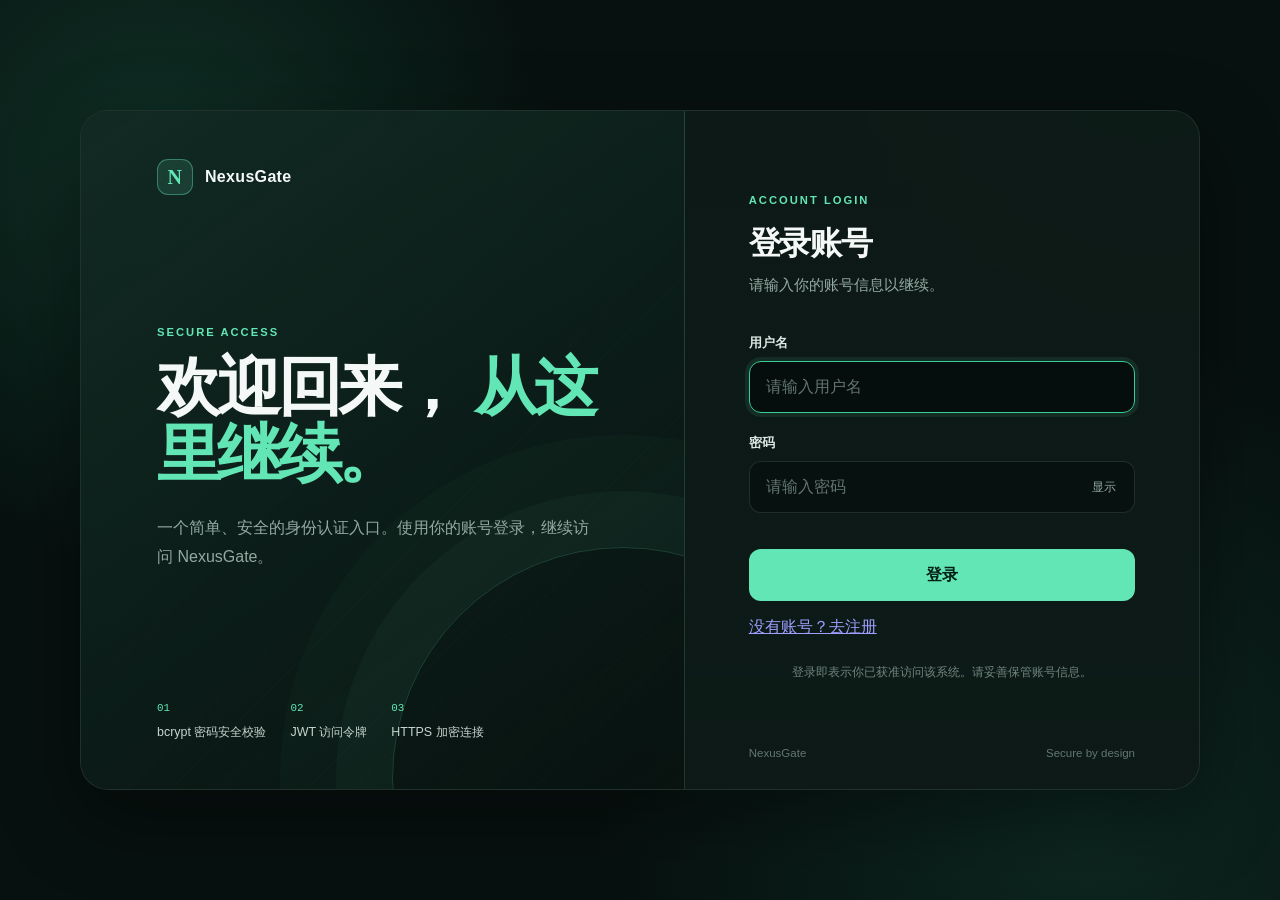
==== dashboard.html @ 367d8ccc "Add authenticated system dashboard" ====
<!doctype html>
<html lang="zh-CN">
  <head>
    <meta charset="UTF-8" />
    <meta name="viewport" content="width=device-width, initial-scale=1.0" />
    <meta
      name="description"
      content="NexusGate 服务与系统资源仪表盘"
    />
    <title>NexusGate | 仪表盘</title>
    <link rel="stylesheet" href="./styles.css" />
    <link rel="stylesheet" href="./dashboard.css" />
  </head>
  <body class="dashboard-page">
    <div class="dashboard-glow" aria-hidden="true"></div>

    <header class="dashboard-topbar">
      <div class="dashboard-topbar-inner">
        <a class="brand" href="./dashboard.html" aria-label="NexusGate 仪表盘">
          <span class="brand-mark" aria-hidden="true">N</span>
          <span>NexusGate</span>
        </a>

        <div class="dashboard-actions">
          <span class="connection-state" id="connection-state">
            <span class="connection-dot" aria-hidden="true"></span>
            <span id="connection-label">正在验证登录状态</span>
          </span>
          <button class="text-button" id="refresh-button" type="button">
            刷新
          </button>
          <button class="text-button logout-button" id="logout-button" type="button">
            退出登录
          </button>
        </div>
      </div>
    </header>

    <main class="dashboard-main">
      <section class="dashboard-hero" aria-labelledby="dashboard-title">
        <div>
          <p class="eyebrow">SYSTEM OVERVIEW</p>
          <h1 id="dashboard-title">
            欢迎回来，<span id="current-username">用户</span>
          </h1>
          <p class="dashboard-intro">
            G4 主机资源与 NexusGate 依赖服务实时概览。
          </p>
        </div>

        <div class="update-meta" aria-live="polite">
          <span>最近更新</span>
          <time id="last-updated">等待首次同步</time>
          <span class="sync-state" id="sync-state" hidden>
            正在同步数据
          </span>
        </div>
      </section>

      <div class="dashboard-error" id="dashboard-error" role="alert" hidden>
        <span class="error-mark" aria-hidden="true">!</span>
        <span id="dashboard-error-message">仪表盘数据加载失败。</span>
      </div>

      <section class="metric-grid" aria-label="系统资源">
        <article class="metric-card" id="cpu-card">
          <div class="metric-heading">
            <div>
              <p class="metric-label">CPU</p>
              <h2>处理器负载</h2>
            </div>
            <span class="metric-tag" id="cpu-cores">-- 核心</span>
          </div>
          <div class="metric-value-row">
            <strong id="cpu-value">--</strong><span>%</span>
          </div>
          <div
            class="metric-track"
            id="cpu-track"
            role="progressbar"
            aria-label="CPU 使用率"
            aria-valuemin="0"
            aria-valuemax="100"
          >
            <span class="metric-fill"></span>
          </div>
          <p class="metric-footnote">当前逻辑核心平均使用率</p>
        </article>

        <article class="metric-card" id="memory-card">
          <div class="metric-heading">
            <div>
              <p class="metric-label">MEMORY</p>
              <h2>内存占用</h2>
            </div>
            <span class="metric-tag" id="memory-total">--</span>
          </div>
          <div class="metric-value-row">
            <strong id="memory-value">--</strong><span>%</span>
          </div>
          <div
            class="metric-track"
            id="memory-track"
            role="progressbar"
            aria-label="内存使用率"
            aria-valuemin="0"
            aria-valuemax="100"
          >
            <span class="metric-fill"></span>
          </div>
          <dl class="metric-details">
            <div>
              <dt>已使用</dt>
              <dd id="memory-used">--</dd>
            </div>
            <div>
              <dt>可用</dt>
              <dd id="memory-available">--</dd>
            </div>
          </dl>
        </article>

        <article class="metric-card" id="disk-card">
          <div class="metric-heading">
            <div>
              <p class="metric-label">STORAGE</p>
              <h2>/data 磁盘</h2>
            </div>
            <span class="metric-tag" id="disk-total">--</span>
          </div>
          <div class="metric-value-row">
            <strong id="disk-value">--</strong><span>%</span>
          </div>
          <div
            class="metric-track"
            id="disk-track"
            role="progressbar"
            aria-label="磁盘使用率"
            aria-valuemin="0"
            aria-valuemax="100"
          >
            <span class="metric-fill"></span>
          </div>
          <dl class="metric-details">
            <div>
              <dt>已使用</dt>
              <dd id="disk-used">--</dd>
            </div>
            <div>
              <dt>剩余</dt>
              <dd id="disk-free">--</dd>
            </div>
          </dl>
        </article>

        <article class="metric-card uptime-card" id="uptime-card">
          <div class="metric-heading">
            <div>
              <p class="metric-label">UPTIME</p>
              <h2>系统运行时长</h2>
            </div>
            <span class="pulse-badge" aria-hidden="true"></span>
          </div>
          <strong class="uptime-value" id="uptime-value">--</strong>
          <p class="metric-footnote" id="boot-time">启动时间读取中</p>
        </article>
      </section>

      <section class="services-panel" aria-labelledby="services-title">
        <div class="services-heading">
          <div>
            <p class="eyebrow">SERVICE HEALTH</p>
            <h2 id="services-title">服务状态</h2>
            <p>API、数据库、消息队列与数据处理服务。</p>
          </div>
          <span class="service-summary" id="service-summary">等待检查</span>
        </div>

        <div class="services-grid" id="services-grid" aria-live="polite">
          <article class="service-card is-placeholder">
            <span class="skeleton-line"></span>
            <span class="skeleton-line short"></span>
            <span class="skeleton-line"></span>
          </article>
          <article class="service-card is-placeholder">
            <span class="skeleton-line"></span>
            <span class="skeleton-line short"></span>
            <span class="skeleton-line"></span>
          </article>
          <article class="service-card is-placeholder">
            <span class="skeleton-line"></span>
            <span class="skeleton-line short"></span>
            <span class="skeleton-line"></span>
          </article>
        </div>
      </section>
    </main>

    <footer class="dashboard-footer">
      <span>NexusGate control plane</span>
      <span>数据由 G4 主机实时采集</span>
    </footer>

    <script src="./config.js"></script>
    <script src="./dashboard.js"></script>
  </body>
</html>
---- styles.css ----
:root {
  color-scheme: dark;
  --bg: #07110f;
  --surface: #0d1a17;
  --surface-raised: #11231f;
  --border: rgba(194, 235, 220, 0.13);
  --text: #f4f8f6;
  --muted: #93a9a1;
  --accent: #63e6b5;
  --accent-strong: #38cc96;
  --accent-soft: rgba(99, 230, 181, 0.12);
  --error: #ff8f85;
  --error-soft: rgba(255, 113, 104, 0.12);
  --shadow: 0 28px 80px rgba(0, 0, 0, 0.38);
  font-family:
    "Segoe UI", "PingFang SC", "Hiragino Sans GB", "Microsoft YaHei",
    sans-serif;
}

* {
  box-sizing: border-box;
}

html {
  min-width: 320px;
  background: var(--bg);
}

body {
  min-height: 100vh;
  margin: 0;
  color: var(--text);
  background:
    radial-gradient(circle at 12% 18%, rgba(56, 204, 150, 0.16), transparent 30%),
    radial-gradient(circle at 85% 92%, rgba(36, 113, 93, 0.22), transparent 36%),
    var(--bg);
}

button,
input {
  font: inherit;
}

button {
  cursor: pointer;
}

.page-shell {
  display: grid;
  grid-template-columns: minmax(0, 1.08fr) minmax(420px, 0.92fr);
  width: min(1120px, calc(100% - 48px));
  min-height: 680px;
  margin: 0 auto;
  overflow: hidden;
  border: 1px solid var(--border);
  border-radius: 28px;
  background: rgba(9, 20, 17, 0.9);
  box-shadow: var(--shadow);
}

.intro-panel {
  position: relative;
  display: flex;
  flex-direction: column;
  justify-content: space-between;
  padding: 48px clamp(36px, 6vw, 76px);
  overflow: hidden;
  border-right: 1px solid var(--border);
  background:
    linear-gradient(145deg, rgba(18, 44, 37, 0.9), rgba(7, 17, 15, 0.55)),
    repeating-linear-gradient(
      135deg,
      transparent 0,
      transparent 31px,
      rgba(255, 255, 255, 0.018) 31px,
      rgba(255, 255, 255, 0.018) 32px
    );
}

.intro-panel::after {
  position: absolute;
  right: -170px;
  bottom: -220px;
  width: 460px;
  height: 460px;
  border: 1px solid rgba(99, 230, 181, 0.2);
  border-radius: 50%;
  box-shadow:
    0 0 0 56px rgba(99, 230, 181, 0.03),
    0 0 0 112px rgba(99, 230, 181, 0.025);
  content: "";
  pointer-events: none;
}

.brand {
  position: relative;
  z-index: 1;
  display: inline-flex;
  gap: 12px;
  align-items: center;
  width: fit-content;
  color: var(--text);
  font-size: 1rem;
  font-weight: 700;
  letter-spacing: 0.02em;
  text-decoration: none;
}

.brand-mark {
  display: grid;
  width: 36px;
  height: 36px;
  place-items: center;
  border: 1px solid rgba(99, 230, 181, 0.4);
  border-radius: 11px;
  color: var(--accent);
  background: var(--accent-soft);
  font-family: Georgia, serif;
  font-size: 1.25rem;
}

.intro-copy {
  position: relative;
  z-index: 1;
  max-width: 530px;
  margin: auto 0;
  padding: 56px 0;
}

.eyebrow {
  margin: 0 0 16px;
  color: var(--accent);
  font-size: 0.7rem;
  font-weight: 700;
  letter-spacing: 0.18em;
}

.intro-copy h1 {
  margin: 0;
  font-size: clamp(2.7rem, 5vw, 4.8rem);
  font-weight: 600;
  letter-spacing: -0.055em;
  line-height: 1.05;
}

.intro-copy h1 span {
  color: var(--accent);
}

.intro-text {
  max-width: 440px;
  margin: 26px 0 0;
  color: var(--muted);
  font-size: 1rem;
  line-height: 1.8;
}

.feature-list {
  position: relative;
  z-index: 1;
  display: flex;
  gap: 24px;
  padding: 0;
  margin: 0;
  list-style: none;
}

.feature-list li {
  display: flex;
  flex-direction: column;
  gap: 10px;
  color: #c6d4cf;
  font-size: 0.78rem;
}

.feature-icon {
  color: var(--accent);
  font-family: "Courier New", monospace;
  font-size: 0.68rem;
}

.login-panel {
  display: flex;
  flex-direction: column;
  justify-content: space-between;
  padding: 48px clamp(32px, 5vw, 64px) 30px;
  background:
    linear-gradient(rgba(13, 26, 23, 0.92), rgba(13, 26, 23, 0.98)),
    radial-gradient(circle at 90% 0, rgba(99, 230, 181, 0.08), transparent 35%);
}

.login-content {
  width: 100%;
  max-width: 390px;
  margin: auto;
}

.login-heading h2 {
  margin: 0;
  font-size: 2rem;
  font-weight: 600;
  letter-spacing: -0.04em;
}

.login-heading > p:last-child {
  margin: 10px 0 0;
  color: var(--muted);
  font-size: 0.92rem;
}

form {
  margin-top: 38px;
}

.field + .field {
  margin-top: 20px;
}

.field label {
  display: inline-block;
  margin-bottom: 9px;
  color: #dbe7e2;
  font-size: 0.84rem;
  font-weight: 600;
}

.field input {
  width: 100%;
  height: 52px;
  padding: 0 16px;
  border: 1px solid var(--border);
  border-radius: 12px;
  outline: none;
  color: var(--text);
  background: rgba(4, 12, 10, 0.55);
  transition:
    border-color 160ms ease,
    box-shadow 160ms ease,
    background 160ms ease;
}

.field input::placeholder {
  color: #62746e;
}

.field input:hover {
  border-color: rgba(194, 235, 220, 0.23);
}

.field input:focus {
  border-color: var(--accent-strong);
  background: rgba(4, 12, 10, 0.8);
  box-shadow: 0 0 0 4px rgba(99, 230, 181, 0.09);
}

.password-field {
  position: relative;
}

.password-field input {
  padding-right: 68px;
}

.password-toggle {
  position: absolute;
  top: 50%;
  right: 12px;
  padding: 6px 7px;
  border: 0;
  border-radius: 7px;
  color: var(--muted);
  background: transparent;
  font-size: 0.78rem;
  transform: translateY(-50%);
}

.password-toggle:hover,
.password-toggle:focus-visible {
  color: var(--accent);
  background: var(--accent-soft);
}

.form-message {
  min-height: 22px;
  margin: 10px 0 4px;
  color: var(--error);
  font-size: 0.82rem;
}

.submit-button {
  position: relative;
  display: grid;
  width: 100%;
  height: 52px;
  place-items: center;
  border: 0;
  border-radius: 12px;
  color: #052017;
  background: var(--accent);
  font-weight: 700;
  transition:
    background 160ms ease,
    transform 160ms ease,
    box-shadow 160ms ease;
}

.submit-button:hover:not(:disabled) {
  background: #7aedc3;
  box-shadow: 0 12px 30px rgba(56, 204, 150, 0.18);
  transform: translateY(-1px);
}

.submit-button:active:not(:disabled) {
  transform: translateY(0);
}

.submit-button:focus-visible {
  outline: 2px solid var(--text);
  outline-offset: 3px;
}

.submit-button:disabled {
  cursor: wait;
  opacity: 0.72;
}

.spinner {
  position: absolute;
  display: none;
  width: 18px;
  height: 18px;
  border: 2px solid rgba(5, 32, 23, 0.25);
  border-top-color: #052017;
  border-radius: 50%;
  animation: spin 650ms linear infinite;
}

.submit-button.is-loading .submit-label {
  visibility: hidden;
}

.submit-button.is-loading .spinner {
  display: block;
}

.security-note {
  margin: 24px 0 0;
  color: #70857e;
  font-size: 0.73rem;
  line-height: 1.65;
  text-align: center;
}

footer {
  display: flex;
  justify-content: space-between;
  padding-top: 30px;
  color: #637771;
  font-size: 0.72rem;
}

.toast {
  position: fixed;
  right: 24px;
  bottom: 24px;
  z-index: 10;
  display: flex;
  gap: 12px;
  align-items: center;
  min-width: min(360px, calc(100% - 32px));
  padding: 15px 18px;
  border: 1px solid var(--border);
  border-radius: 13px;
  color: var(--text);
  background: #14251f;
  box-shadow: 0 18px 60px rgba(0, 0, 0, 0.4);
  font-size: 0.9rem;
  opacity: 0;
  transform: translateY(12px);
  transition:
    opacity 180ms ease,
    transform 180ms ease;
}

.toast[hidden] {
  display: none;
}

.toast.is-visible {
  opacity: 1;
  transform: translateY(0);
}

.toast-indicator {
  width: 9px;
  height: 9px;
  flex: 0 0 auto;
  border-radius: 50%;
  background: var(--accent);
  box-shadow: 0 0 0 4px var(--accent-soft);
}

.toast.is-error .toast-indicator {
  background: var(--error);
  box-shadow: 0 0 0 4px var(--error-soft);
}

@keyframes spin {
  to {
    transform: rotate(360deg);
  }
}

@media (min-width: 900px) {
  body {
    display: grid;
    place-items: center;
    padding: 42px 0;
  }
}

@media (max-width: 899px) {
  .page-shell {
    grid-template-columns: 1fr;
    width: min(600px, calc(100% - 28px));
    min-height: auto;
    margin: 14px auto;
    border-radius: 22px;
  }

  .intro-panel {
    min-height: 280px;
    padding: 30px;
    border-right: 0;
    border-bottom: 1px solid var(--border);
  }

  .intro-copy {
    padding: 42px 0 34px;
  }

  .intro-copy h1 {
    font-size: clamp(2.2rem, 9vw, 3.2rem);
  }

  .intro-text {
    margin-top: 16px;
  }

  .feature-list {
    display: none;
  }

  .login-panel {
    min-height: 540px;
    padding: 42px 30px 24px;
  }
}

@media (max-width: 480px) {
  .page-shell {
    width: 100%;
    margin: 0;
    border: 0;
    border-radius: 0;
  }

  .intro-panel {
    min-height: 230px;
    padding: 24px;
  }

  .intro-copy {
    padding: 34px 0 16px;
  }

  .intro-copy h1 {
    font-size: 2.15rem;
  }

  .intro-text {
    display: none;
  }

  .login-panel {
    min-height: calc(100vh - 230px);
    padding: 36px 24px 22px;
  }

  .toast {
    right: 16px;
    bottom: 16px;
  }
}

@media (prefers-reduced-motion: reduce) {
  *,
  *::before,
  *::after {
    scroll-behavior: auto !important;
    transition-duration: 0.01ms !important;
    animation-duration: 0.01ms !important;
    animation-iteration-count: 1 !important;
  }
}
---- dashboard.css ----
body.dashboard-page {
  position: relative;
  display: block;
  min-height: 100vh;
  padding: 0;
  overflow-x: hidden;
  background:
    radial-gradient(circle at 12% 2%, rgba(56, 204, 150, 0.15), transparent 30%),
    radial-gradient(circle at 92% 32%, rgba(28, 105, 83, 0.16), transparent 34%),
    #07110f;
}

.dashboard-glow {
  position: fixed;
  inset: 0;
  z-index: -1;
  opacity: 0.22;
  background-image:
    linear-gradient(rgba(130, 190, 168, 0.08) 1px, transparent 1px),
    linear-gradient(90deg, rgba(130, 190, 168, 0.08) 1px, transparent 1px);
  background-size: 48px 48px;
  mask-image: linear-gradient(to bottom, black, transparent 82%);
  pointer-events: none;
}

.dashboard-topbar {
  position: sticky;
  top: 0;
  z-index: 20;
  border-bottom: 1px solid var(--border);
  background: rgba(7, 17, 15, 0.82);
  backdrop-filter: blur(18px);
}

.dashboard-topbar-inner {
  display: flex;
  justify-content: space-between;
  align-items: center;
  width: min(1240px, calc(100% - 48px));
  min-height: 76px;
  margin: 0 auto;
}

.dashboard-actions {
  display: flex;
  gap: 10px;
  align-items: center;
}

.connection-state {
  display: inline-flex;
  gap: 8px;
  align-items: center;
  margin-right: 8px;
  color: var(--muted);
  font-size: 0.76rem;
}

.connection-dot {
  width: 7px;
  height: 7px;
  border-radius: 50%;
  background: #d0aa53;
  box-shadow: 0 0 0 4px rgba(208, 170, 83, 0.1);
}

.connection-state.is-online .connection-dot {
  background: var(--accent);
  box-shadow: 0 0 0 4px var(--accent-soft);
}

.connection-state.is-offline .connection-dot {
  background: var(--error);
  box-shadow: 0 0 0 4px var(--error-soft);
}

.text-button {
  min-height: 36px;
  padding: 0 13px;
  border: 1px solid var(--border);
  border-radius: 9px;
  color: #cfe0da;
  background: rgba(17, 35, 31, 0.72);
  font-size: 0.76rem;
  transition:
    border-color 160ms ease,
    color 160ms ease,
    background 160ms ease;
}

.text-button:hover:not(:disabled),
.text-button:focus-visible {
  border-color: rgba(99, 230, 181, 0.45);
  color: var(--accent);
  background: var(--accent-soft);
}

.text-button:focus-visible {
  outline: 2px solid var(--accent);
  outline-offset: 2px;
}

.text-button:disabled {
  cursor: wait;
  opacity: 0.5;
}

.logout-button {
  color: #d4aaa5;
}

.dashboard-main {
  width: min(1240px, calc(100% - 48px));
  margin: 0 auto;
  padding: 64px 0 48px;
}

.dashboard-hero {
  display: flex;
  gap: 36px;
  justify-content: space-between;
  align-items: flex-end;
  margin-bottom: 34px;
}

.dashboard-hero h1 {
  margin: 0;
  font-size: clamp(2.3rem, 5vw, 4.4rem);
  font-weight: 600;
  letter-spacing: -0.055em;
  line-height: 1.06;
}

.dashboard-hero h1 span {
  color: var(--accent);
}

.dashboard-intro {
  margin: 16px 0 0;
  color: var(--muted);
  font-size: 0.94rem;
}

.update-meta {
  display: grid;
  gap: 5px;
  min-width: 190px;
  padding: 15px 18px;
  border: 1px solid var(--border);
  border-radius: 13px;
  color: #70857e;
  background: rgba(13, 26, 23, 0.55);
  font-size: 0.7rem;
  text-align: right;
}

.update-meta time {
  color: #b8cbc4;
  font-size: 0.82rem;
}

.sync-state {
  color: var(--accent);
}

.dashboard-error {
  display: flex;
  gap: 12px;
  align-items: center;
  padding: 14px 16px;
  margin-bottom: 22px;
  border: 1px solid rgba(255, 143, 133, 0.25);
  border-radius: 12px;
  color: #f2c1bc;
  background: var(--error-soft);
  font-size: 0.84rem;
}

.dashboard-error[hidden] {
  display: none;
}

.error-mark {
  display: grid;
  width: 22px;
  height: 22px;
  flex: 0 0 auto;
  place-items: center;
  border: 1px solid rgba(255, 143, 133, 0.4);
  border-radius: 50%;
  font-family: "Courier New", monospace;
  font-size: 0.72rem;
}

.metric-grid {
  display: grid;
  grid-template-columns: repeat(4, minmax(0, 1fr));
  gap: 16px;
}

.metric-card {
  min-height: 254px;
  padding: 24px;
  border: 1px solid var(--border);
  border-radius: 18px;
  background:
    radial-gradient(circle at 100% 0, rgba(99, 230, 181, 0.06), transparent 38%),
    rgba(13, 26, 23, 0.82);
  box-shadow: 0 22px 60px rgba(0, 0, 0, 0.12);
}

.metric-heading {
  display: flex;
  gap: 14px;
  justify-content: space-between;
  align-items: flex-start;
}

.metric-label {
  margin: 0 0 8px;
  color: var(--accent);
  font-family: "Courier New", monospace;
  font-size: 0.66rem;
  font-weight: 700;
  letter-spacing: 0.14em;
}

.metric-heading h2 {
  margin: 0;
  color: #dfeae5;
  font-size: 0.94rem;
  font-weight: 600;
}

.metric-tag {
  padding: 5px 8px;
  border: 1px solid var(--border);
  border-radius: 7px;
  color: #81968f;
  background: rgba(4, 12, 10, 0.32);
  font-family: "Courier New", monospace;
  font-size: 0.64rem;
  white-space: nowrap;
}

.metric-value-row {
  display: flex;
  gap: 5px;
  align-items: baseline;
  margin: 28px 0 13px;
}

.metric-value-row strong {
  color: var(--text);
  font-family: Georgia, "Times New Roman", serif;
  font-size: clamp(2.4rem, 4vw, 3.4rem);
  font-weight: 400;
  letter-spacing: -0.05em;
  line-height: 1;
}

.metric-value-row span {
  color: #7f968e;
  font-size: 0.76rem;
}

.metric-track {
  height: 5px;
  overflow: hidden;
  border-radius: 999px;
  background: rgba(147, 169, 161, 0.13);
}

.metric-fill {
  display: block;
  width: 0;
  height: 100%;
  border-radius: inherit;
  background: linear-gradient(90deg, var(--accent-strong), var(--accent));
  box-shadow: 0 0 18px rgba(99, 230, 181, 0.25);
  transition: width 500ms ease;
}

.metric-card.is-warning .metric-fill {
  background: linear-gradient(90deg, #cc9c42, #eac16b);
}

.metric-card.is-critical .metric-fill {
  background: linear-gradient(90deg, #d96157, #ff8f85);
}

.metric-footnote {
  margin: 13px 0 0;
  color: #70857e;
  font-size: 0.72rem;
  line-height: 1.55;
}

.metric-details {
  display: flex;
  gap: 24px;
  margin: 16px 0 0;
}

.metric-details div {
  display: grid;
  gap: 4px;
}

.metric-details dt {
  color: #70857e;
  font-size: 0.68rem;
}

.metric-details dd {
  margin: 0;
  color: #c4d4ce;
  font-family: "Courier New", monospace;
  font-size: 0.72rem;
}

.uptime-card {
  display: flex;
  flex-direction: column;
  background:
    linear-gradient(145deg, rgba(24, 54, 45, 0.74), rgba(10, 22, 18, 0.86)),
    rgba(13, 26, 23, 0.82);
}

.pulse-badge {
  width: 9px;
  height: 9px;
  margin-top: 5px;
  border-radius: 50%;
  background: var(--accent);
  box-shadow: 0 0 0 5px var(--accent-soft);
  animation: dashboard-pulse 2.4s ease-in-out infinite;
}

.uptime-value {
  margin: auto 0 9px;
  color: var(--accent);
  font-family: Georgia, "Times New Roman", serif;
  font-size: clamp(1.65rem, 2.7vw, 2.3rem);
  font-weight: 400;
  letter-spacing: -0.035em;
  line-height: 1.2;
}

.services-panel {
  margin-top: 22px;
  padding: 28px;
  border: 1px solid var(--border);
  border-radius: 20px;
  background: rgba(10, 21, 18, 0.76);
  box-shadow: var(--shadow);
}

.services-heading {
  display: flex;
  gap: 24px;
  justify-content: space-between;
  align-items: flex-start;
  margin-bottom: 22px;
}

.services-heading .eyebrow {
  margin-bottom: 9px;
}

.services-heading h2 {
  margin: 0;
  font-size: 1.45rem;
  font-weight: 600;
  letter-spacing: -0.03em;
}

.services-heading p:last-child {
  margin: 8px 0 0;
  color: var(--muted);
  font-size: 0.8rem;
}

.service-summary {
  padding: 7px 10px;
  border: 1px solid var(--border);
  border-radius: 8px;
  color: #9cb0a9;
  background: rgba(4, 12, 10, 0.34);
  font-family: "Courier New", monospace;
  font-size: 0.68rem;
  white-space: nowrap;
}

.services-grid {
  display: grid;
  grid-template-columns: repeat(3, minmax(0, 1fr));
  gap: 12px;
}

.service-card {
  min-height: 142px;
  padding: 18px;
  border: 1px solid var(--border);
  border-radius: 13px;
  background: rgba(17, 35, 31, 0.58);
}

.service-card-header {
  display: flex;
  gap: 12px;
  justify-content: space-between;
  align-items: flex-start;
}

.service-name {
  margin: 0;
  color: #e5efeb;
  font-size: 0.88rem;
  font-weight: 600;
}

.service-kind {
  margin: 4px 0 0;
  color: #668078;
  font-family: "Courier New", monospace;
  font-size: 0.62rem;
  text-transform: uppercase;
}

.service-badge {
  display: inline-flex;
  gap: 6px;
  align-items: center;
  padding: 5px 7px;
  border-radius: 6px;
  color: #bccbc6;
  background: rgba(147, 169, 161, 0.08);
  font-size: 0.64rem;
  white-space: nowrap;
}

.service-badge::before {
  width: 6px;
  height: 6px;
  border-radius: 50%;
  background: #82958f;
  content: "";
}

.service-card.is-online .service-badge {
  color: #a5eed4;
  background: var(--accent-soft);
}

.service-card.is-online .service-badge::before {
  background: var(--accent);
  box-shadow: 0 0 0 3px rgba(99, 230, 181, 0.1);
}

.service-card.is-offline .service-badge {
  color: #f3b1aa;
  background: var(--error-soft);
}

.service-card.is-offline .service-badge::before {
  background: var(--error);
}

.service-meta {
  display: flex;
  gap: 20px;
  margin-top: 24px;
}

.service-meta div {
  display: grid;
  gap: 4px;
}

.service-meta span {
  color: #647b73;
  font-size: 0.63rem;
}

.service-meta strong {
  color: #b8cac4;
  font-family: "Courier New", monospace;
  font-size: 0.7rem;
  font-weight: 400;
}

.service-detail {
  margin: 14px 0 0;
  color: #7c928a;
  font-size: 0.68rem;
  line-height: 1.5;
}

.service-card.is-placeholder {
  display: grid;
  align-content: center;
  gap: 11px;
}

.skeleton-line {
  display: block;
  height: 9px;
  border-radius: 99px;
  background: linear-gradient(
    90deg,
    rgba(147, 169, 161, 0.06),
    rgba(147, 169, 161, 0.14),
    rgba(147, 169, 161, 0.06)
  );
  background-size: 220% 100%;
  animation: skeleton-shift 1.5s ease infinite;
}

.skeleton-line.short {
  width: 58%;
}

.dashboard-footer {
  display: flex;
  justify-content: space-between;
  width: min(1240px, calc(100% - 48px));
  margin: 0 auto;
  padding: 0 0 28px;
  color: #526861;
  font-family: "Courier New", monospace;
  font-size: 0.62rem;
}

@keyframes dashboard-pulse {
  50% {
    box-shadow: 0 0 0 8px rgba(99, 230, 181, 0.03);
  }
}

@keyframes skeleton-shift {
  to {
    background-position: -220% 0;
  }
}

@media (max-width: 1100px) {
  .metric-grid {
    grid-template-columns: repeat(2, minmax(0, 1fr));
  }

  .services-grid {
    grid-template-columns: repeat(2, minmax(0, 1fr));
  }
}

@media (max-width: 720px) {
  .dashboard-topbar-inner,
  .dashboard-main,
  .dashboard-footer {
    width: min(100% - 28px, 600px);
  }

  .dashboard-topbar-inner {
    min-height: 68px;
  }

  .dashboard-actions {
    gap: 6px;
  }

  .connection-state {
    display: none;
  }

  .dashboard-main {
    padding-top: 42px;
  }

  .dashboard-hero {
    display: block;
  }

  .dashboard-hero h1 {
    font-size: clamp(2.2rem, 11vw, 3.2rem);
  }

  .update-meta {
    width: fit-content;
    min-width: 0;
    margin-top: 22px;
    text-align: left;
  }

  .metric-grid,
  .services-grid {
    grid-template-columns: 1fr;
  }

  .metric-card {
    min-height: 228px;
  }

  .services-panel {
    padding: 22px 18px;
  }

  .services-heading {
    display: block;
  }

  .service-summary {
    display: inline-block;
    margin-top: 16px;
  }

  .dashboard-footer {
    display: grid;
    gap: 7px;
  }
}

@media (max-width: 430px) {
  .brand > span:last-child {
    display: none;
  }

  .text-button {
    padding: 0 10px;
    font-size: 0.7rem;
  }

  .logout-button {
    width: 62px;
    overflow: hidden;
    white-space: nowrap;
  }
}
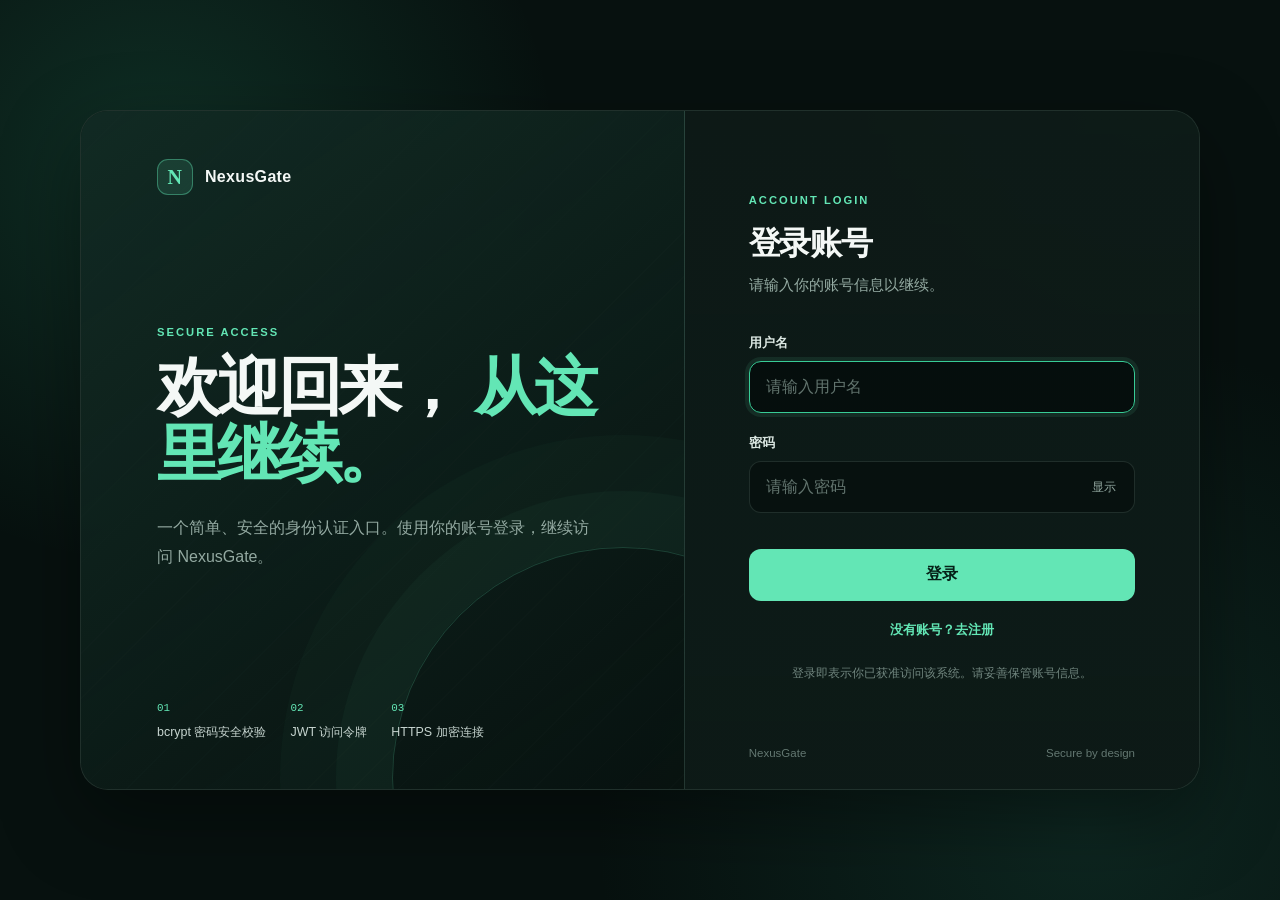
==== commit 95a6bd67: "Add Nginx and MHD-EES API uptime cards" ====
--- a/dashboard.html
+++ b/dashboard.html
@@ -9,7 +9,7 @@
     />
     <title>NexusGate | 仪表盘</title>
     <link rel="stylesheet" href="./styles.css" />
-    <link rel="stylesheet" href="./dashboard.css" />
+    <link rel="stylesheet" href="./dashboard.css?v=2" />
   </head>
   <body class="dashboard-page">
     <div class="dashboard-glow" aria-hidden="true"></div>
@@ -30,7 +30,7 @@
             刷新
           </button>
           <button class="text-button logout-button" id="logout-button" type="button">
-            退出登录
+            退出
           </button>
         </div>
       </div>
@@ -41,7 +41,7 @@
         <div>
           <p class="eyebrow">SYSTEM OVERVIEW</p>
           <h1 id="dashboard-title">
-            欢迎回来，<span id="current-username">用户</span>
+            NexusGate <span>连结之门</span>
           </h1>
           <p class="dashboard-intro">
             G4 主机资源与 NexusGate 依赖服务实时概览。
@@ -65,9 +65,17 @@
       <section class="metric-grid" aria-label="系统资源">
         <article class="metric-card" id="cpu-card">
           <div class="metric-heading">
-            <div>
-              <p class="metric-label">CPU</p>
-              <h2>处理器负载</h2>
+            <div class="metric-title">
+              <span class="metric-icon" aria-hidden="true">
+                <svg viewBox="0 0 24 24">
+                  <rect x="7" y="7" width="10" height="10" rx="2"></rect>
+                  <path d="M9 2v3M15 2v3M9 19v3M15 19v3M2 9h3M2 15h3M19 9h3M19 15h3"></path>
+                </svg>
+              </span>
+              <div>
+                <p class="metric-label">CPU</p>
+                <h2>处理器负载</h2>
+              </div>
             </div>
             <span class="metric-tag" id="cpu-cores">-- 核心</span>
           </div>
@@ -89,9 +97,17 @@
 
         <article class="metric-card" id="memory-card">
           <div class="metric-heading">
-            <div>
-              <p class="metric-label">MEMORY</p>
-              <h2>内存占用</h2>
+            <div class="metric-title">
+              <span class="metric-icon" aria-hidden="true">
+                <svg viewBox="0 0 24 24">
+                  <rect x="3" y="6" width="18" height="12" rx="2"></rect>
+                  <path d="M7 10v4M11 10v4M15 10v4M19 10v4M6 18v2M10 18v2M14 18v2M18 18v2"></path>
+                </svg>
+              </span>
+              <div>
+                <p class="metric-label">MEMORY</p>
+                <h2>内存占用</h2>
+              </div>
             </div>
             <span class="metric-tag" id="memory-total">--</span>
           </div>
@@ -120,44 +136,106 @@
           </dl>
         </article>
 
-        <article class="metric-card" id="disk-card">
+        <article class="metric-card storage-card" id="disk-card">
           <div class="metric-heading">
-            <div>
-              <p class="metric-label">STORAGE</p>
-              <h2>/data 磁盘</h2>
-            </div>
-            <span class="metric-tag" id="disk-total">--</span>
-          </div>
-          <div class="metric-value-row">
-            <strong id="disk-value">--</strong><span>%</span>
-          </div>
-          <div
-            class="metric-track"
-            id="disk-track"
-            role="progressbar"
-            aria-label="磁盘使用率"
-            aria-valuemin="0"
-            aria-valuemax="100"
-          >
-            <span class="metric-fill"></span>
-          </div>
-          <dl class="metric-details">
-            <div>
-              <dt>已使用</dt>
-              <dd id="disk-used">--</dd>
-            </div>
-            <div>
-              <dt>剩余</dt>
-              <dd id="disk-free">--</dd>
-            </div>
-          </dl>
+            <div class="metric-title">
+              <span class="metric-icon" aria-hidden="true">
+                <svg viewBox="0 0 24 24">
+                  <ellipse cx="12" cy="5" rx="8" ry="3"></ellipse>
+                  <path d="M4 5v6c0 1.7 3.6 3 8 3s8-1.3 8-3V5"></path>
+                  <path d="M4 11v6c0 1.7 3.6 3 8 3s8-1.3 8-3v-6"></path>
+                </svg>
+              </span>
+              <div>
+                <p class="metric-label">STORAGE</p>
+                <h2>存储空间</h2>
+              </div>
+            </div>
+            <span class="metric-tag">双盘监控</span>
+          </div>
+
+          <div class="storage-list">
+            <section class="storage-disk" aria-label="数据盘使用情况">
+              <div class="storage-disk-heading">
+                <div class="storage-disk-name">
+                  <strong id="disk-path">/data</strong>
+                  <span>数据盘</span>
+                </div>
+                <span class="storage-disk-total" id="disk-total">--</span>
+              </div>
+              <div class="storage-percent">
+                <strong id="disk-value">--</strong><span>%</span>
+              </div>
+              <div
+                class="metric-track"
+                id="disk-track"
+                role="progressbar"
+                aria-label="/data 磁盘使用率"
+                aria-valuemin="0"
+                aria-valuemax="100"
+              >
+                <span class="metric-fill"></span>
+              </div>
+              <dl class="storage-details">
+                <div>
+                  <dt>已用</dt>
+                  <dd id="disk-used">--</dd>
+                </div>
+                <div>
+                  <dt>可用</dt>
+                  <dd id="disk-free">--</dd>
+                </div>
+              </dl>
+            </section>
+
+            <section class="storage-disk" aria-label="系统盘使用情况">
+              <div class="storage-disk-heading">
+                <div class="storage-disk-name">
+                  <strong id="root-disk-path">/</strong>
+                  <span>系统盘</span>
+                </div>
+                <span class="storage-disk-total" id="root-disk-total">--</span>
+              </div>
+              <div class="storage-percent">
+                <strong id="root-disk-value">--</strong><span>%</span>
+              </div>
+              <div
+                class="metric-track"
+                id="root-disk-track"
+                role="progressbar"
+                aria-label="系统盘使用率"
+                aria-valuemin="0"
+                aria-valuemax="100"
+              >
+                <span class="metric-fill"></span>
+              </div>
+              <dl class="storage-details">
+                <div>
+                  <dt>已用</dt>
+                  <dd id="root-disk-used">--</dd>
+                </div>
+                <div>
+                  <dt>可用</dt>
+                  <dd id="root-disk-free">--</dd>
+                </div>
+              </dl>
+            </section>
+          </div>
         </article>
 
         <article class="metric-card uptime-card" id="uptime-card">
           <div class="metric-heading">
-            <div>
-              <p class="metric-label">UPTIME</p>
-              <h2>系统运行时长</h2>
+            <div class="metric-title">
+              <span class="metric-icon" aria-hidden="true">
+                <svg viewBox="0 0 24 24">
+                  <circle cx="12" cy="12" r="9"></circle>
+                  <path d="M12 7v5l3 2"></path>
+                </svg>
+              </span>
+              <div>
+                <p class="metric-label">UPTIME</p>
+                <h2>系统运行时长</h2>
+              </div>
             </div>
             <span class="pulse-badge" aria-hidden="true"></span>
           </div>
@@ -171,7 +249,7 @@
           <div>
             <p class="eyebrow">SERVICE HEALTH</p>
             <h2 id="services-title">服务状态</h2>
-            <p>API、数据库、消息队列与数据处理服务。</p>
+            <p>API、Nginx 网关、数据库、消息队列与数据处理服务的运行时长。</p>
           </div>
           <span class="service-summary" id="service-summary">等待检查</span>
         </div>
@@ -192,6 +270,40 @@
             <span class="skeleton-line short"></span>
             <span class="skeleton-line"></span>
           </article>
+        </div>
+      </section>
+
+      <section class="projects-panel" aria-labelledby="projects-title">
+        <div class="projects-heading">
+          <div>
+            <p class="eyebrow">PROJECT PORTFOLIO</p>
+            <h2 id="projects-title">项目模块</h2>
+            <p>当前纳入 NexusGate 控制台的项目。</p>
+          </div>
+          <span class="project-count">1 个项目</span>
+        </div>
+
+        <div class="projects-grid">
+          <a class="project-card" href="./mhdees.html">
+            <span class="project-icon" aria-hidden="true">
+              <svg viewBox="0 0 24 24">
+                <circle cx="12" cy="5" r="2.5"></circle>
+                <circle cx="5" cy="17" r="2.5"></circle>
+                <circle cx="19" cy="17" r="2.5"></circle>
+                <path d="m10.6 7.2-4.2 7.6M13.4 7.2l4.2 7.6M7.5 17h9"></path>
+              </svg>
+            </span>
+            <div class="project-copy">
+              <p class="project-kicker">MHD-EES</p>
+              <h3>多源异构数据效能评估体系</h3>
+            </div>
+            <span class="project-open">
+              <span>查看项目</span>
+              <svg viewBox="0 0 24 24" aria-hidden="true">
+                <path d="M5 12h14M14 6l6 6-6 6"></path>
+              </svg>
+            </span>
+          </a>
         </div>
       </section>
     </main>
@@ -202,6 +314,6 @@
     </footer>
 
     <script src="./config.js"></script>
-    <script src="./dashboard.js"></script>
+    <script src="./dashboard.js?v=2"></script>
   </body>
 </html>
--- a/styles.css
+++ b/styles.css
@@ -195,6 +195,59 @@
   margin: auto;
 }
 
+.register-shell {
+  grid-template-columns: minmax(0, 0.88fr) minmax(460px, 1.12fr);
+  min-height: 760px;
+}
+
+.register-shell .login-content {
+  max-width: 440px;
+}
+
+.register-form {
+  margin-top: 30px;
+}
+
+.code-request-row {
+  display: grid;
+  grid-template-columns: minmax(0, 1fr) 132px;
+  gap: 10px;
+}
+
+.code-request-row input {
+  min-width: 0;
+}
+
+.code-button {
+  height: 52px;
+  padding: 0 12px;
+  border: 1px solid rgba(99, 230, 181, 0.35);
+  border-radius: 12px;
+  color: var(--accent);
+  background: var(--accent-soft);
+  font-size: 0.8rem;
+  font-weight: 700;
+  transition:
+    border-color 160ms ease,
+    background 160ms ease;
+}
+
+.code-button:hover:not(:disabled),
+.code-button:focus-visible {
+  border-color: var(--accent);
+  background: rgba(99, 230, 181, 0.18);
+}
+
+.code-button:focus-visible {
+  outline: 2px solid var(--accent);
+  outline-offset: 2px;
+}
+
+.code-button:disabled {
+  cursor: wait;
+  opacity: 0.65;
+}
+
 .login-heading h2 {
   margin: 0;
   font-size: 2rem;
@@ -349,6 +402,25 @@
   font-size: 0.73rem;
   line-height: 1.65;
   text-align: center;
+}
+
+.auth-switch {
+  margin: 20px 0 0;
+  color: var(--muted);
+  font-size: 0.82rem;
+  text-align: center;
+}
+
+.auth-switch a {
+  color: var(--accent);
+  font-weight: 600;
+  text-decoration: none;
+}
+
+.auth-switch a:hover,
+.auth-switch a:focus-visible {
+  text-decoration: underline;
+  text-underline-offset: 3px;
 }
 
 footer {
@@ -428,6 +500,10 @@
     border-radius: 22px;
   }
 
+  .register-shell {
+    grid-template-columns: 1fr;
+  }
+
   .intro-panel {
     min-height: 280px;
     padding: 30px;
@@ -485,6 +561,16 @@
   .login-panel {
     min-height: calc(100vh - 230px);
     padding: 36px 24px 22px;
+  }
+
+  .code-request-row {
+    grid-template-columns: minmax(0, 1fr) 112px;
+    gap: 8px;
+  }
+
+  .code-button {
+    padding: 0 8px;
+    font-size: 0.72rem;
   }
 
   .toast {
--- a/dashboard.css
+++ b/dashboard.css
@@ -1,25 +1,29 @@
 body.dashboard-page {
+  --panel: rgba(12, 25, 21, 0.8);
+  --panel-strong: rgba(15, 31, 26, 0.94);
+  --panel-border: rgba(195, 235, 220, 0.12);
+  --panel-shadow: 0 24px 70px rgba(0, 0, 0, 0.2);
   position: relative;
   display: block;
   min-height: 100vh;
   padding: 0;
   overflow-x: hidden;
   background:
-    radial-gradient(circle at 12% 2%, rgba(56, 204, 150, 0.15), transparent 30%),
-    radial-gradient(circle at 92% 32%, rgba(28, 105, 83, 0.16), transparent 34%),
-    #07110f;
+    radial-gradient(circle at 8% -8%, rgba(60, 211, 158, 0.16), transparent 31rem),
+    radial-gradient(circle at 92% 34%, rgba(31, 112, 88, 0.12), transparent 30rem),
+    linear-gradient(180deg, #07120f 0%, #06100d 100%);
 }
 
 .dashboard-glow {
   position: fixed;
   inset: 0;
   z-index: -1;
-  opacity: 0.22;
+  opacity: 0.2;
   background-image:
-    linear-gradient(rgba(130, 190, 168, 0.08) 1px, transparent 1px),
-    linear-gradient(90deg, rgba(130, 190, 168, 0.08) 1px, transparent 1px);
-  background-size: 48px 48px;
-  mask-image: linear-gradient(to bottom, black, transparent 82%);
+    linear-gradient(rgba(147, 201, 179, 0.06) 1px, transparent 1px),
+    linear-gradient(90deg, rgba(147, 201, 179, 0.06) 1px, transparent 1px);
+  background-size: 56px 56px;
+  mask-image: linear-gradient(to bottom, #000 0%, transparent 78%);
   pointer-events: none;
 }
 
@@ -27,41 +31,55 @@
   position: sticky;
   top: 0;
   z-index: 20;
-  border-bottom: 1px solid var(--border);
-  background: rgba(7, 17, 15, 0.82);
-  backdrop-filter: blur(18px);
+  border-bottom: 1px solid rgba(194, 235, 220, 0.1);
+  background: rgba(6, 16, 13, 0.8);
+  backdrop-filter: blur(20px) saturate(130%);
 }
 
 .dashboard-topbar-inner {
   display: flex;
   justify-content: space-between;
   align-items: center;
-  width: min(1240px, calc(100% - 48px));
-  min-height: 76px;
+  width: min(1280px, calc(100% - 48px));
+  min-height: 72px;
   margin: 0 auto;
 }
 
+.dashboard-topbar .brand {
+  gap: 11px;
+}
+
+.dashboard-topbar .brand-mark {
+  width: 34px;
+  height: 34px;
+  border-radius: 10px;
+  box-shadow: inset 0 0 18px rgba(99, 230, 181, 0.05);
+}
+
 .dashboard-actions {
   display: flex;
-  gap: 10px;
+  gap: 8px;
   align-items: center;
 }
 
 .connection-state {
   display: inline-flex;
-  gap: 8px;
+  gap: 9px;
   align-items: center;
   margin-right: 8px;
-  color: var(--muted);
-  font-size: 0.76rem;
+  padding-right: 16px;
+  border-right: 1px solid rgba(194, 235, 220, 0.1);
+  color: #829890;
+  font-size: 0.74rem;
+  white-space: nowrap;
 }
 
 .connection-dot {
   width: 7px;
   height: 7px;
   border-radius: 50%;
-  background: #d0aa53;
-  box-shadow: 0 0 0 4px rgba(208, 170, 83, 0.1);
+  background: #d2aa55;
+  box-shadow: 0 0 0 4px rgba(210, 170, 85, 0.09);
 }
 
 .connection-state.is-online .connection-dot {
@@ -75,24 +93,30 @@
 }
 
 .text-button {
+  min-width: 60px;
   min-height: 36px;
   padding: 0 13px;
-  border: 1px solid var(--border);
+  border: 1px solid rgba(194, 235, 220, 0.12);
   border-radius: 9px;
-  color: #cfe0da;
-  background: rgba(17, 35, 31, 0.72);
-  font-size: 0.76rem;
+  color: #c3d3cd;
+  background: rgba(18, 38, 32, 0.58);
+  font-size: 0.74rem;
   transition:
     border-color 160ms ease,
     color 160ms ease,
-    background 160ms ease;
+    background 160ms ease,
+    transform 160ms ease;
 }
 
 .text-button:hover:not(:disabled),
 .text-button:focus-visible {
-  border-color: rgba(99, 230, 181, 0.45);
+  border-color: rgba(99, 230, 181, 0.38);
   color: var(--accent);
-  background: var(--accent-soft);
+  background: rgba(99, 230, 181, 0.08);
+}
+
+.text-button:active:not(:disabled) {
+  transform: translateY(1px);
 }
 
 .text-button:focus-visible {
@@ -102,33 +126,78 @@
 
 .text-button:disabled {
   cursor: wait;
-  opacity: 0.5;
+  opacity: 0.48;
 }
 
 .logout-button {
-  color: #d4aaa5;
+  color: #cda8a4;
 }
 
 .dashboard-main {
-  width: min(1240px, calc(100% - 48px));
+  width: min(1280px, calc(100% - 48px));
   margin: 0 auto;
-  padding: 64px 0 48px;
+  padding: 38px 0 54px;
 }
 
 .dashboard-hero {
-  display: flex;
+  position: relative;
+  display: grid;
+  grid-template-columns: minmax(0, 1fr) auto;
   gap: 36px;
-  justify-content: space-between;
-  align-items: flex-end;
-  margin-bottom: 34px;
+  align-items: end;
+  min-height: 214px;
+  margin-bottom: 18px;
+  padding: 34px 38px;
+  overflow: hidden;
+  border: 1px solid var(--panel-border);
+  border-radius: 24px;
+  background:
+    linear-gradient(125deg, rgba(24, 57, 47, 0.74), rgba(9, 21, 17, 0.86) 58%),
+    var(--panel);
+  box-shadow: var(--panel-shadow);
+}
+
+.dashboard-hero::before {
+  position: absolute;
+  top: 0;
+  left: 38px;
+  width: 92px;
+  height: 1px;
+  background: linear-gradient(90deg, var(--accent), transparent);
+  content: "";
+}
+
+.dashboard-hero::after {
+  position: absolute;
+  right: -130px;
+  bottom: -225px;
+  width: 440px;
+  height: 440px;
+  border: 1px solid rgba(99, 230, 181, 0.12);
+  border-radius: 50%;
+  box-shadow:
+    0 0 0 54px rgba(99, 230, 181, 0.018),
+    0 0 0 108px rgba(99, 230, 181, 0.012);
+  content: "";
+  pointer-events: none;
+}
+
+.dashboard-hero > * {
+  position: relative;
+  z-index: 1;
+}
+
+.dashboard-hero .eyebrow {
+  margin-bottom: 13px;
 }
 
 .dashboard-hero h1 {
+  max-width: 850px;
   margin: 0;
-  font-size: clamp(2.3rem, 5vw, 4.4rem);
+  font-size: clamp(2.2rem, 4vw, 3.65rem);
   font-weight: 600;
-  letter-spacing: -0.055em;
-  line-height: 1.06;
+  letter-spacing: -0.052em;
+  line-height: 1.08;
 }
 
 .dashboard-hero h1 span {
@@ -136,27 +205,29 @@
 }
 
 .dashboard-intro {
-  margin: 16px 0 0;
-  color: var(--muted);
-  font-size: 0.94rem;
+  margin: 14px 0 0;
+  color: #8ca199;
+  font-size: 0.88rem;
+  line-height: 1.65;
 }
 
 .update-meta {
   display: grid;
+  grid-template-columns: 1fr;
   gap: 5px;
-  min-width: 190px;
-  padding: 15px 18px;
-  border: 1px solid var(--border);
-  border-radius: 13px;
-  color: #70857e;
-  background: rgba(13, 26, 23, 0.55);
-  font-size: 0.7rem;
+  justify-items: end;
+  min-width: 180px;
+  padding: 0 2px 3px 24px;
+  border-left: 1px solid rgba(194, 235, 220, 0.1);
+  color: #627970;
+  font-size: 0.66rem;
   text-align: right;
 }
 
 .update-meta time {
-  color: #b8cbc4;
-  font-size: 0.82rem;
+  color: #b7c9c3;
+  font-family: "Courier New", monospace;
+  font-size: 0.76rem;
 }
 
 .sync-state {
@@ -165,15 +236,15 @@
 
 .dashboard-error {
   display: flex;
-  gap: 12px;
+  gap: 11px;
   align-items: center;
-  padding: 14px 16px;
-  margin-bottom: 22px;
-  border: 1px solid rgba(255, 143, 133, 0.25);
+  padding: 13px 15px;
+  margin-bottom: 18px;
+  border: 1px solid rgba(255, 143, 133, 0.24);
   border-radius: 12px;
-  color: #f2c1bc;
-  background: var(--error-soft);
-  font-size: 0.84rem;
+  color: #efc2bd;
+  background: rgba(255, 113, 104, 0.08);
+  font-size: 0.8rem;
 }
 
 .dashboard-error[hidden] {
@@ -182,64 +253,133 @@
 
 .error-mark {
   display: grid;
-  width: 22px;
-  height: 22px;
+  width: 21px;
+  height: 21px;
   flex: 0 0 auto;
   place-items: center;
-  border: 1px solid rgba(255, 143, 133, 0.4);
+  border: 1px solid rgba(255, 143, 133, 0.36);
   border-radius: 50%;
   font-family: "Courier New", monospace;
-  font-size: 0.72rem;
+  font-size: 0.68rem;
 }
 
 .metric-grid {
   display: grid;
   grid-template-columns: repeat(4, minmax(0, 1fr));
-  gap: 16px;
+  gap: 14px;
 }
 
 .metric-card {
-  min-height: 254px;
-  padding: 24px;
-  border: 1px solid var(--border);
-  border-radius: 18px;
+  --metric-color: var(--accent);
+  --metric-glow: rgba(99, 230, 181, 0.1);
+  position: relative;
+  display: flex;
+  flex-direction: column;
+  min-height: 252px;
+  padding: 22px;
+  overflow: hidden;
+  border: 1px solid var(--panel-border);
+  border-radius: 17px;
   background:
-    radial-gradient(circle at 100% 0, rgba(99, 230, 181, 0.06), transparent 38%),
-    rgba(13, 26, 23, 0.82);
-  box-shadow: 0 22px 60px rgba(0, 0, 0, 0.12);
+    radial-gradient(circle at 100% 0, var(--metric-glow), transparent 43%),
+    linear-gradient(155deg, rgba(17, 35, 30, 0.9), rgba(9, 20, 16, 0.88));
+  box-shadow: 0 16px 45px rgba(0, 0, 0, 0.13);
+  transition:
+    border-color 180ms ease,
+    box-shadow 180ms ease,
+    transform 180ms ease;
+}
+
+.metric-card::before {
+  position: absolute;
+  top: 0;
+  left: 20px;
+  width: 36px;
+  height: 1px;
+  background: linear-gradient(90deg, var(--metric-color), transparent);
+  content: "";
+  opacity: 0.8;
+}
+
+#memory-card {
+  --metric-color: #75c8eb;
+  --metric-glow: rgba(88, 178, 221, 0.1);
+}
+
+#disk-card {
+  --metric-color: #dfba6c;
+  --metric-glow: rgba(215, 176, 94, 0.1);
+}
+
+#uptime-card {
+  --metric-color: #87dfc0;
+  --metric-glow: rgba(88, 205, 165, 0.09);
 }
 
 .metric-heading {
   display: flex;
-  gap: 14px;
+  gap: 12px;
   justify-content: space-between;
-  align-items: flex-start;
+  align-items: center;
+}
+
+.metric-title {
+  display: flex;
+  gap: 11px;
+  align-items: center;
+  min-width: 0;
+}
+
+.metric-icon {
+  display: grid;
+  width: 34px;
+  height: 34px;
+  flex: 0 0 auto;
+  place-items: center;
+  border: 1px solid color-mix(in srgb, var(--metric-color) 24%, transparent);
+  border-radius: 9px;
+  color: var(--metric-color);
+  background: color-mix(in srgb, var(--metric-color) 7%, transparent);
+}
+
+.metric-icon svg {
+  width: 17px;
+  height: 17px;
+  fill: none;
+  stroke: currentColor;
+  stroke-linecap: round;
+  stroke-linejoin: round;
+  stroke-width: 1.5;
 }
 
 .metric-label {
-  margin: 0 0 8px;
-  color: var(--accent);
-  font-family: "Courier New", monospace;
-  font-size: 0.66rem;
+  margin: 0 0 4px;
+  color: var(--metric-color);
+  font-family: "Courier New", monospace;
+  font-size: 0.6rem;
   font-weight: 700;
-  letter-spacing: 0.14em;
+  letter-spacing: 0.12em;
 }
 
 .metric-heading h2 {
   margin: 0;
-  color: #dfeae5;
-  font-size: 0.94rem;
+  color: #dbe8e3;
+  font-size: 0.86rem;
   font-weight: 600;
+  white-space: nowrap;
 }
 
 .metric-tag {
-  padding: 5px 8px;
-  border: 1px solid var(--border);
-  border-radius: 7px;
-  color: #81968f;
-  background: rgba(4, 12, 10, 0.32);
-  font-family: "Courier New", monospace;
-  font-size: 0.64rem;
+  max-width: 88px;
+  padding: 5px 7px;
+  overflow: hidden;
+  border: 1px solid rgba(194, 235, 220, 0.09);
+  border-radius: 6px;
+  color: #7e938b;
+  background: rgba(3, 11, 8, 0.3);
+  font-family: "Courier New", monospace;
+  font-size: 0.6rem;
+  text-overflow: ellipsis;
   white-space: nowrap;
 }
 
@@ -247,28 +387,28 @@
   display: flex;
   gap: 5px;
   align-items: baseline;
-  margin: 28px 0 13px;
+  margin: 27px 0 12px;
 }
 
 .metric-value-row strong {
-  color: var(--text);
+  color: #f3f7f5;
   font-family: Georgia, "Times New Roman", serif;
-  font-size: clamp(2.4rem, 4vw, 3.4rem);
+  font-size: clamp(2.6rem, 3.8vw, 3.35rem);
   font-weight: 400;
-  letter-spacing: -0.05em;
-  line-height: 1;
+  letter-spacing: -0.055em;
+  line-height: 0.95;
 }
 
 .metric-value-row span {
-  color: #7f968e;
-  font-size: 0.76rem;
+  color: #71877f;
+  font-size: 0.72rem;
 }
 
 .metric-track {
-  height: 5px;
+  height: 4px;
   overflow: hidden;
   border-radius: 999px;
-  background: rgba(147, 169, 161, 0.13);
+  background: rgba(151, 178, 167, 0.11);
 }
 
 .metric-fill {
@@ -276,30 +416,31 @@
   width: 0;
   height: 100%;
   border-radius: inherit;
-  background: linear-gradient(90deg, var(--accent-strong), var(--accent));
-  box-shadow: 0 0 18px rgba(99, 230, 181, 0.25);
-  transition: width 500ms ease;
+  background: linear-gradient(90deg, var(--metric-color), #a4f2d8);
+  box-shadow: 0 0 14px color-mix(in srgb, var(--metric-color) 22%, transparent);
+  transition: width 480ms ease;
 }
 
 .metric-card.is-warning .metric-fill {
-  background: linear-gradient(90deg, #cc9c42, #eac16b);
+  background: linear-gradient(90deg, #ca9b43, #edc874);
 }
 
 .metric-card.is-critical .metric-fill {
-  background: linear-gradient(90deg, #d96157, #ff8f85);
+  background: linear-gradient(90deg, #d95e54, #ff9188);
 }
 
 .metric-footnote {
-  margin: 13px 0 0;
-  color: #70857e;
-  font-size: 0.72rem;
+  margin: 12px 0 0;
+  color: #71877f;
+  font-size: 0.68rem;
   line-height: 1.55;
 }
 
 .metric-details {
   display: flex;
-  gap: 24px;
-  margin: 16px 0 0;
+  gap: 26px;
+  margin: auto 0 0;
+  padding-top: 15px;
 }
 
 .metric-details div {
@@ -308,107 +449,247 @@
 }
 
 .metric-details dt {
-  color: #70857e;
-  font-size: 0.68rem;
+  color: #657b73;
+  font-size: 0.64rem;
 }
 
 .metric-details dd {
   margin: 0;
-  color: #c4d4ce;
+  color: #b9cbc5;
+  font-family: "Courier New", monospace;
+  font-size: 0.69rem;
+}
+
+.storage-list {
+  display: grid;
+  gap: 13px;
+  margin-top: 17px;
+}
+
+.storage-disk + .storage-disk {
+  padding-top: 13px;
+  border-top: 1px solid rgba(194, 235, 220, 0.08);
+}
+
+.storage-disk-heading {
+  display: flex;
+  gap: 12px;
+  justify-content: space-between;
+  align-items: center;
+}
+
+.storage-disk-name {
+  display: flex;
+  gap: 7px;
+  align-items: baseline;
+  min-width: 0;
+}
+
+.storage-disk-name strong {
+  overflow: hidden;
+  color: #d9e5e1;
   font-family: "Courier New", monospace;
   font-size: 0.72rem;
+  font-weight: 400;
+  text-overflow: ellipsis;
+  white-space: nowrap;
+}
+
+.storage-disk-name span {
+  color: #677d75;
+  font-size: 0.59rem;
+  white-space: nowrap;
+}
+
+.storage-disk-total {
+  overflow: hidden;
+  color: #758a82;
+  font-family: "Courier New", monospace;
+  font-size: 0.59rem;
+  text-overflow: ellipsis;
+  white-space: nowrap;
+}
+
+.storage-percent {
+  display: flex;
+  gap: 4px;
+  align-items: baseline;
+  margin: 7px 0 7px;
+}
+
+.storage-percent strong {
+  color: #edf3f0;
+  font-family: Georgia, "Times New Roman", serif;
+  font-size: 1.55rem;
+  font-weight: 400;
+  letter-spacing: -0.04em;
+  line-height: 1;
+}
+
+.storage-percent span {
+  color: #70867e;
+  font-size: 0.6rem;
+}
+
+.storage-details {
+  display: flex;
+  gap: 22px;
+  margin: 8px 0 0;
+}
+
+.storage-details div {
+  display: flex;
+  gap: 5px;
+  align-items: baseline;
+}
+
+.storage-details dt {
+  color: #61776f;
+  font-size: 0.58rem;
+}
+
+.storage-details dd {
+  margin: 0;
+  color: #b5c7c1;
+  font-family: "Courier New", monospace;
+  font-size: 0.62rem;
 }
 
 .uptime-card {
-  display: flex;
-  flex-direction: column;
   background:
-    linear-gradient(145deg, rgba(24, 54, 45, 0.74), rgba(10, 22, 18, 0.86)),
-    rgba(13, 26, 23, 0.82);
+    radial-gradient(circle at 92% 18%, rgba(99, 230, 181, 0.1), transparent 45%),
+    linear-gradient(150deg, rgba(25, 58, 47, 0.82), rgba(8, 20, 16, 0.92));
 }
 
 .pulse-badge {
-  width: 9px;
-  height: 9px;
-  margin-top: 5px;
+  width: 8px;
+  height: 8px;
+  flex: 0 0 auto;
   border-radius: 50%;
   background: var(--accent);
   box-shadow: 0 0 0 5px var(--accent-soft);
-  animation: dashboard-pulse 2.4s ease-in-out infinite;
+  animation: dashboard-pulse 2.6s ease-in-out infinite;
 }
 
 .uptime-value {
-  margin: auto 0 9px;
-  color: var(--accent);
+  margin: auto 0 8px;
+  color: #b6f2db;
   font-family: Georgia, "Times New Roman", serif;
-  font-size: clamp(1.65rem, 2.7vw, 2.3rem);
+  font-size: clamp(1.7rem, 2.8vw, 2.25rem);
   font-weight: 400;
-  letter-spacing: -0.035em;
-  line-height: 1.2;
+  letter-spacing: -0.04em;
+  line-height: 1.15;
+}
+
+.uptime-card .metric-footnote {
+  margin-top: 0;
 }
 
 .services-panel {
-  margin-top: 22px;
+  position: relative;
+  margin-top: 18px;
   padding: 28px;
-  border: 1px solid var(--border);
+  border: 1px solid var(--panel-border);
   border-radius: 20px;
-  background: rgba(10, 21, 18, 0.76);
-  box-shadow: var(--shadow);
+  background:
+    radial-gradient(circle at 0 0, rgba(73, 153, 124, 0.07), transparent 26rem),
+    var(--panel);
+  box-shadow: var(--panel-shadow);
+}
+
+.services-panel::before {
+  position: absolute;
+  top: 0;
+  left: 28px;
+  width: 58px;
+  height: 1px;
+  background: linear-gradient(90deg, var(--accent), transparent);
+  content: "";
+  opacity: 0.7;
 }
 
 .services-heading {
   display: flex;
   gap: 24px;
   justify-content: space-between;
-  align-items: flex-start;
-  margin-bottom: 22px;
+  align-items: flex-end;
+  margin-bottom: 21px;
 }
 
 .services-heading .eyebrow {
-  margin-bottom: 9px;
+  margin-bottom: 8px;
 }
 
 .services-heading h2 {
   margin: 0;
-  font-size: 1.45rem;
+  color: #eef5f2;
+  font-size: 1.34rem;
   font-weight: 600;
   letter-spacing: -0.03em;
 }
 
 .services-heading p:last-child {
-  margin: 8px 0 0;
-  color: var(--muted);
-  font-size: 0.8rem;
+  margin: 7px 0 0;
+  color: #778d85;
+  font-size: 0.76rem;
 }
 
 .service-summary {
   padding: 7px 10px;
-  border: 1px solid var(--border);
-  border-radius: 8px;
-  color: #9cb0a9;
-  background: rgba(4, 12, 10, 0.34);
-  font-family: "Courier New", monospace;
-  font-size: 0.68rem;
+  border: 1px solid rgba(99, 230, 181, 0.14);
+  border-radius: 7px;
+  color: #99d8c1;
+  background: rgba(99, 230, 181, 0.055);
+  font-family: "Courier New", monospace;
+  font-size: 0.64rem;
   white-space: nowrap;
 }
 
 .services-grid {
   display: grid;
   grid-template-columns: repeat(3, minmax(0, 1fr));
-  gap: 12px;
+  gap: 11px;
 }
 
 .service-card {
-  min-height: 142px;
-  padding: 18px;
-  border: 1px solid var(--border);
+  position: relative;
+  min-height: 148px;
+  padding: 17px 17px 16px;
+  overflow: hidden;
+  border: 1px solid rgba(194, 235, 220, 0.09);
   border-radius: 13px;
-  background: rgba(17, 35, 31, 0.58);
+  background: rgba(18, 37, 31, 0.64);
+  transition:
+    border-color 160ms ease,
+    background 160ms ease;
+}
+
+.service-card::before {
+  position: absolute;
+  top: 17px;
+  bottom: 17px;
+  left: 0;
+  width: 2px;
+  border-radius: 0 2px 2px 0;
+  background: #61756d;
+  content: "";
+  opacity: 0.28;
+}
+
+.service-card.is-online::before {
+  background: var(--accent);
+  opacity: 0.72;
+  box-shadow: 0 0 14px rgba(99, 230, 181, 0.18);
+}
+
+.service-card.is-offline::before {
+  background: var(--error);
+  opacity: 0.72;
 }
 
 .service-card-header {
   display: flex;
-  gap: 12px;
+  gap: 10px;
   justify-content: space-between;
   align-items: flex-start;
 }
@@ -416,15 +697,16 @@
 .service-name {
   margin: 0;
   color: #e5efeb;
-  font-size: 0.88rem;
+  font-size: 0.84rem;
   font-weight: 600;
 }
 
 .service-kind {
-  margin: 4px 0 0;
-  color: #668078;
-  font-family: "Courier New", monospace;
-  font-size: 0.62rem;
+  margin: 5px 0 0;
+  color: #647b72;
+  font-family: "Courier New", monospace;
+  font-size: 0.58rem;
+  letter-spacing: 0.08em;
   text-transform: uppercase;
 }
 
@@ -434,32 +716,33 @@
   align-items: center;
   padding: 5px 7px;
   border-radius: 6px;
-  color: #bccbc6;
-  background: rgba(147, 169, 161, 0.08);
-  font-size: 0.64rem;
+  color: #a6b8b1;
+  background: rgba(147, 169, 161, 0.07);
+  font-size: 0.6rem;
   white-space: nowrap;
 }
 
 .service-badge::before {
-  width: 6px;
-  height: 6px;
+  width: 5px;
+  height: 5px;
+  flex: 0 0 auto;
   border-radius: 50%;
   background: #82958f;
   content: "";
 }
 
 .service-card.is-online .service-badge {
-  color: #a5eed4;
-  background: var(--accent-soft);
+  color: #9de6cd;
+  background: rgba(99, 230, 181, 0.08);
 }
 
 .service-card.is-online .service-badge::before {
   background: var(--accent);
-  box-shadow: 0 0 0 3px rgba(99, 230, 181, 0.1);
+  box-shadow: 0 0 0 3px rgba(99, 230, 181, 0.08);
 }
 
 .service-card.is-offline .service-badge {
-  color: #f3b1aa;
+  color: #efb2ac;
   background: var(--error-soft);
 }
 
@@ -469,31 +752,35 @@
 
 .service-meta {
   display: flex;
-  gap: 20px;
-  margin-top: 24px;
+  gap: 30px;
+  margin-top: 23px;
 }
 
 .service-meta div {
   display: grid;
   gap: 4px;
+  min-width: 0;
 }
 
 .service-meta span {
-  color: #647b73;
-  font-size: 0.63rem;
+  color: #60766e;
+  font-size: 0.59rem;
 }
 
 .service-meta strong {
-  color: #b8cac4;
-  font-family: "Courier New", monospace;
-  font-size: 0.7rem;
+  overflow: hidden;
+  color: #b4c6c0;
+  font-family: "Courier New", monospace;
+  font-size: 0.65rem;
   font-weight: 400;
+  text-overflow: ellipsis;
+  white-space: nowrap;
 }
 
 .service-detail {
-  margin: 14px 0 0;
-  color: #7c928a;
-  font-size: 0.68rem;
+  margin: 12px 0 0;
+  color: #788d85;
+  font-size: 0.64rem;
   line-height: 1.5;
 }
 
@@ -505,13 +792,13 @@
 
 .skeleton-line {
   display: block;
-  height: 9px;
+  height: 8px;
   border-radius: 99px;
   background: linear-gradient(
     90deg,
-    rgba(147, 169, 161, 0.06),
-    rgba(147, 169, 161, 0.14),
-    rgba(147, 169, 161, 0.06)
+    rgba(147, 169, 161, 0.055),
+    rgba(147, 169, 161, 0.13),
+    rgba(147, 169, 161, 0.055)
   );
   background-size: 220% 100%;
   animation: skeleton-shift 1.5s ease infinite;
@@ -521,20 +808,213 @@
   width: 58%;
 }
 
+.projects-panel {
+  position: relative;
+  margin-top: 18px;
+  padding: 28px;
+  overflow: hidden;
+  border: 1px solid var(--panel-border);
+  border-radius: 20px;
+  background:
+    radial-gradient(circle at 100% 100%, rgba(99, 230, 181, 0.065), transparent 27rem),
+    var(--panel);
+  box-shadow: var(--panel-shadow);
+}
+
+.projects-panel::before {
+  position: absolute;
+  top: 0;
+  left: 28px;
+  width: 58px;
+  height: 1px;
+  background: linear-gradient(90deg, var(--accent), transparent);
+  content: "";
+  opacity: 0.7;
+}
+
+.projects-heading {
+  display: flex;
+  gap: 24px;
+  justify-content: space-between;
+  align-items: flex-end;
+  margin-bottom: 21px;
+}
+
+.projects-heading .eyebrow {
+  margin-bottom: 8px;
+}
+
+.projects-heading h2 {
+  margin: 0;
+  color: #eef5f2;
+  font-size: 1.34rem;
+  font-weight: 600;
+  letter-spacing: -0.03em;
+}
+
+.projects-heading p:last-child {
+  margin: 7px 0 0;
+  color: #778d85;
+  font-size: 0.76rem;
+}
+
+.project-count {
+  padding: 7px 10px;
+  border: 1px solid rgba(194, 235, 220, 0.1);
+  border-radius: 7px;
+  color: #91a79f;
+  background: rgba(4, 12, 10, 0.24);
+  font-family: "Courier New", monospace;
+  font-size: 0.64rem;
+  white-space: nowrap;
+}
+
+.projects-grid {
+  display: grid;
+  grid-template-columns: repeat(auto-fit, minmax(min(100%, 420px), 1fr));
+  gap: 11px;
+}
+
+.project-card {
+  position: relative;
+  display: flex;
+  gap: 18px;
+  align-items: center;
+  min-height: 142px;
+  padding: 22px;
+  overflow: hidden;
+  border: 1px solid rgba(194, 235, 220, 0.1);
+  border-radius: 14px;
+  color: inherit;
+  background:
+    linear-gradient(115deg, rgba(20, 42, 35, 0.85), rgba(12, 27, 22, 0.84)),
+    rgba(18, 37, 31, 0.64);
+  text-decoration: none;
+  transition:
+    border-color 180ms ease,
+    background 180ms ease,
+    transform 180ms ease;
+}
+
+.project-card:focus-visible {
+  outline: 2px solid var(--accent);
+  outline-offset: 3px;
+}
+
+.project-card::before {
+  position: absolute;
+  right: -72px;
+  bottom: -138px;
+  width: 270px;
+  height: 270px;
+  border: 1px solid rgba(99, 230, 181, 0.11);
+  border-radius: 50%;
+  box-shadow:
+    0 0 0 34px rgba(99, 230, 181, 0.018),
+    0 0 0 68px rgba(99, 230, 181, 0.01);
+  content: "";
+  pointer-events: none;
+}
+
+.project-card::after {
+  position: absolute;
+  top: 20px;
+  bottom: 20px;
+  left: 0;
+  width: 2px;
+  border-radius: 0 2px 2px 0;
+  background: var(--accent);
+  box-shadow: 0 0 16px rgba(99, 230, 181, 0.2);
+  content: "";
+  opacity: 0.74;
+}
+
+.project-icon {
+  position: relative;
+  z-index: 1;
+  display: grid;
+  width: 52px;
+  height: 52px;
+  flex: 0 0 auto;
+  place-items: center;
+  border: 1px solid rgba(99, 230, 181, 0.22);
+  border-radius: 12px;
+  color: var(--accent);
+  background: rgba(99, 230, 181, 0.07);
+}
+
+.project-icon svg {
+  width: 24px;
+  height: 24px;
+  fill: none;
+  stroke: currentColor;
+  stroke-linecap: round;
+  stroke-linejoin: round;
+  stroke-width: 1.4;
+}
+
+.project-copy {
+  position: relative;
+  z-index: 1;
+  flex: 1;
+  min-width: 0;
+}
+
+.project-kicker {
+  margin: 0 0 7px;
+  color: #719087;
+  font-family: "Courier New", monospace;
+  font-size: 0.6rem;
+  letter-spacing: 0.1em;
+}
+
+.project-copy h3 {
+  margin: 0;
+  color: #edf5f1;
+  font-size: clamp(1rem, 1.5vw, 1.25rem);
+  font-weight: 600;
+  letter-spacing: -0.025em;
+  line-height: 1.45;
+}
+
+.project-open {
+  position: relative;
+  z-index: 1;
+  display: inline-flex;
+  gap: 7px;
+  align-items: center;
+  flex: 0 0 auto;
+  color: #87a099;
+  font-size: 0.68rem;
+  transition:
+    color 180ms ease,
+    transform 180ms ease;
+}
+
+.project-open svg {
+  width: 16px;
+  height: 16px;
+  fill: none;
+  stroke: currentColor;
+  stroke-linecap: round;
+  stroke-linejoin: round;
+  stroke-width: 1.5;
+}
+
 .dashboard-footer {
   display: flex;
   justify-content: space-between;
-  width: min(1240px, calc(100% - 48px));
+  width: min(1280px, calc(100% - 48px));
   margin: 0 auto;
   padding: 0 0 28px;
-  color: #526861;
-  font-family: "Courier New", monospace;
-  font-size: 0.62rem;
+  color: #4f665e;
+  font-family: "Courier New", monospace;
+  font-size: 0.6rem;
 }
 
 @keyframes dashboard-pulse {
   50% {
-    box-shadow: 0 0 0 8px rgba(99, 230, 181, 0.03);
+    box-shadow: 0 0 0 9px rgba(99, 230, 181, 0.025);
   }
 }
 
@@ -544,7 +1024,33 @@
   }
 }
 
-@media (max-width: 1100px) {
+@media (hover: hover) {
+  .metric-card:hover {
+    border-color: color-mix(in srgb, var(--metric-color) 23%, transparent);
+    box-shadow: 0 22px 54px rgba(0, 0, 0, 0.19);
+    transform: translateY(-2px);
+  }
+
+  .service-card:hover {
+    border-color: rgba(194, 235, 220, 0.16);
+    background: rgba(20, 41, 34, 0.78);
+  }
+
+  .project-card:hover {
+    border-color: rgba(99, 230, 181, 0.26);
+    background:
+      linear-gradient(115deg, rgba(23, 49, 40, 0.94), rgba(13, 30, 24, 0.9)),
+      rgba(18, 37, 31, 0.64);
+    transform: translateY(-2px);
+  }
+
+  .project-card:hover .project-open {
+    color: var(--accent);
+    transform: translateX(3px);
+  }
+}
+
+@media (max-width: 1120px) {
   .metric-grid {
     grid-template-columns: repeat(2, minmax(0, 1fr));
   }
@@ -552,43 +1058,53 @@
   .services-grid {
     grid-template-columns: repeat(2, minmax(0, 1fr));
   }
-}
-
-@media (max-width: 720px) {
+
+  .metric-card {
+    min-height: 238px;
+  }
+}
+
+@media (max-width: 760px) {
   .dashboard-topbar-inner,
   .dashboard-main,
   .dashboard-footer {
-    width: min(100% - 28px, 600px);
-  }
-
-  .dashboard-topbar-inner {
-    min-height: 68px;
-  }
-
-  .dashboard-actions {
-    gap: 6px;
+    width: min(100% - 28px, 620px);
+  }
+
+  .dashboard-main {
+    padding-top: 22px;
   }
 
   .connection-state {
     display: none;
   }
 
-  .dashboard-main {
-    padding-top: 42px;
-  }
-
   .dashboard-hero {
     display: block;
+    min-height: 0;
+    padding: 27px 25px;
+    border-radius: 20px;
+  }
+
+  .dashboard-hero::before {
+    left: 25px;
   }
 
   .dashboard-hero h1 {
-    font-size: clamp(2.2rem, 11vw, 3.2rem);
+    font-size: clamp(2.1rem, 9vw, 3rem);
   }
 
   .update-meta {
+    display: flex;
+    gap: 9px;
+    align-items: baseline;
+    justify-items: start;
     width: fit-content;
     min-width: 0;
-    margin-top: 22px;
+    margin-top: 21px;
+    padding: 13px 0 0;
+    border-top: 1px solid rgba(194, 235, 220, 0.09);
+    border-left: 0;
     text-align: left;
   }
 
@@ -597,12 +1113,21 @@
     grid-template-columns: 1fr;
   }
 
+  .metric-grid {
+    gap: 11px;
+  }
+
   .metric-card {
-    min-height: 228px;
+    min-height: 226px;
   }
 
   .services-panel {
     padding: 22px 18px;
+    border-radius: 17px;
+  }
+
+  .services-panel::before {
+    left: 18px;
   }
 
   .services-heading {
@@ -611,7 +1136,30 @@
 
   .service-summary {
     display: inline-block;
-    margin-top: 16px;
+    margin-top: 14px;
+  }
+
+  .projects-panel {
+    padding: 22px 18px;
+    border-radius: 17px;
+  }
+
+  .projects-panel::before {
+    left: 18px;
+  }
+
+  .projects-heading {
+    display: block;
+  }
+
+  .project-count {
+    display: inline-block;
+    margin-top: 14px;
+  }
+
+  .project-card {
+    min-height: 128px;
+    padding: 18px;
   }
 
   .dashboard-footer {
@@ -620,19 +1168,81 @@
   }
 }
 
-@media (max-width: 430px) {
-  .brand > span:last-child {
+@media (max-width: 460px) {
+  .dashboard-topbar-inner {
+    min-height: 64px;
+  }
+
+  .dashboard-topbar .brand > span:last-child {
     display: none;
   }
 
   .text-button {
+    min-width: 52px;
+    min-height: 34px;
     padding: 0 10px;
     font-size: 0.7rem;
   }
 
-  .logout-button {
-    width: 62px;
-    overflow: hidden;
-    white-space: nowrap;
-  }
-}
+  .dashboard-hero {
+    padding: 24px 21px;
+  }
+
+  .dashboard-hero::before {
+    left: 21px;
+  }
+
+  .dashboard-hero h1 {
+    font-size: 2.08rem;
+  }
+
+  .dashboard-intro {
+    font-size: 0.82rem;
+  }
+
+  .metric-card {
+    padding: 20px;
+  }
+
+  .metric-heading h2 {
+    font-size: 0.82rem;
+  }
+
+  .metric-tag {
+    max-width: 72px;
+  }
+
+  .service-meta {
+    gap: 20px;
+  }
+
+  .project-icon {
+    width: 44px;
+    height: 44px;
+    border-radius: 10px;
+  }
+
+  .project-icon svg {
+    width: 21px;
+    height: 21px;
+  }
+
+  .project-open span {
+    display: none;
+  }
+
+  .project-copy h3 {
+    font-size: 0.98rem;
+  }
+}
+
+@media (prefers-reduced-motion: reduce) {
+  .pulse-badge,
+  .skeleton-line {
+    animation: none;
+  }
+
+  .metric-card:hover {
+    transform: none;
+  }
+}
